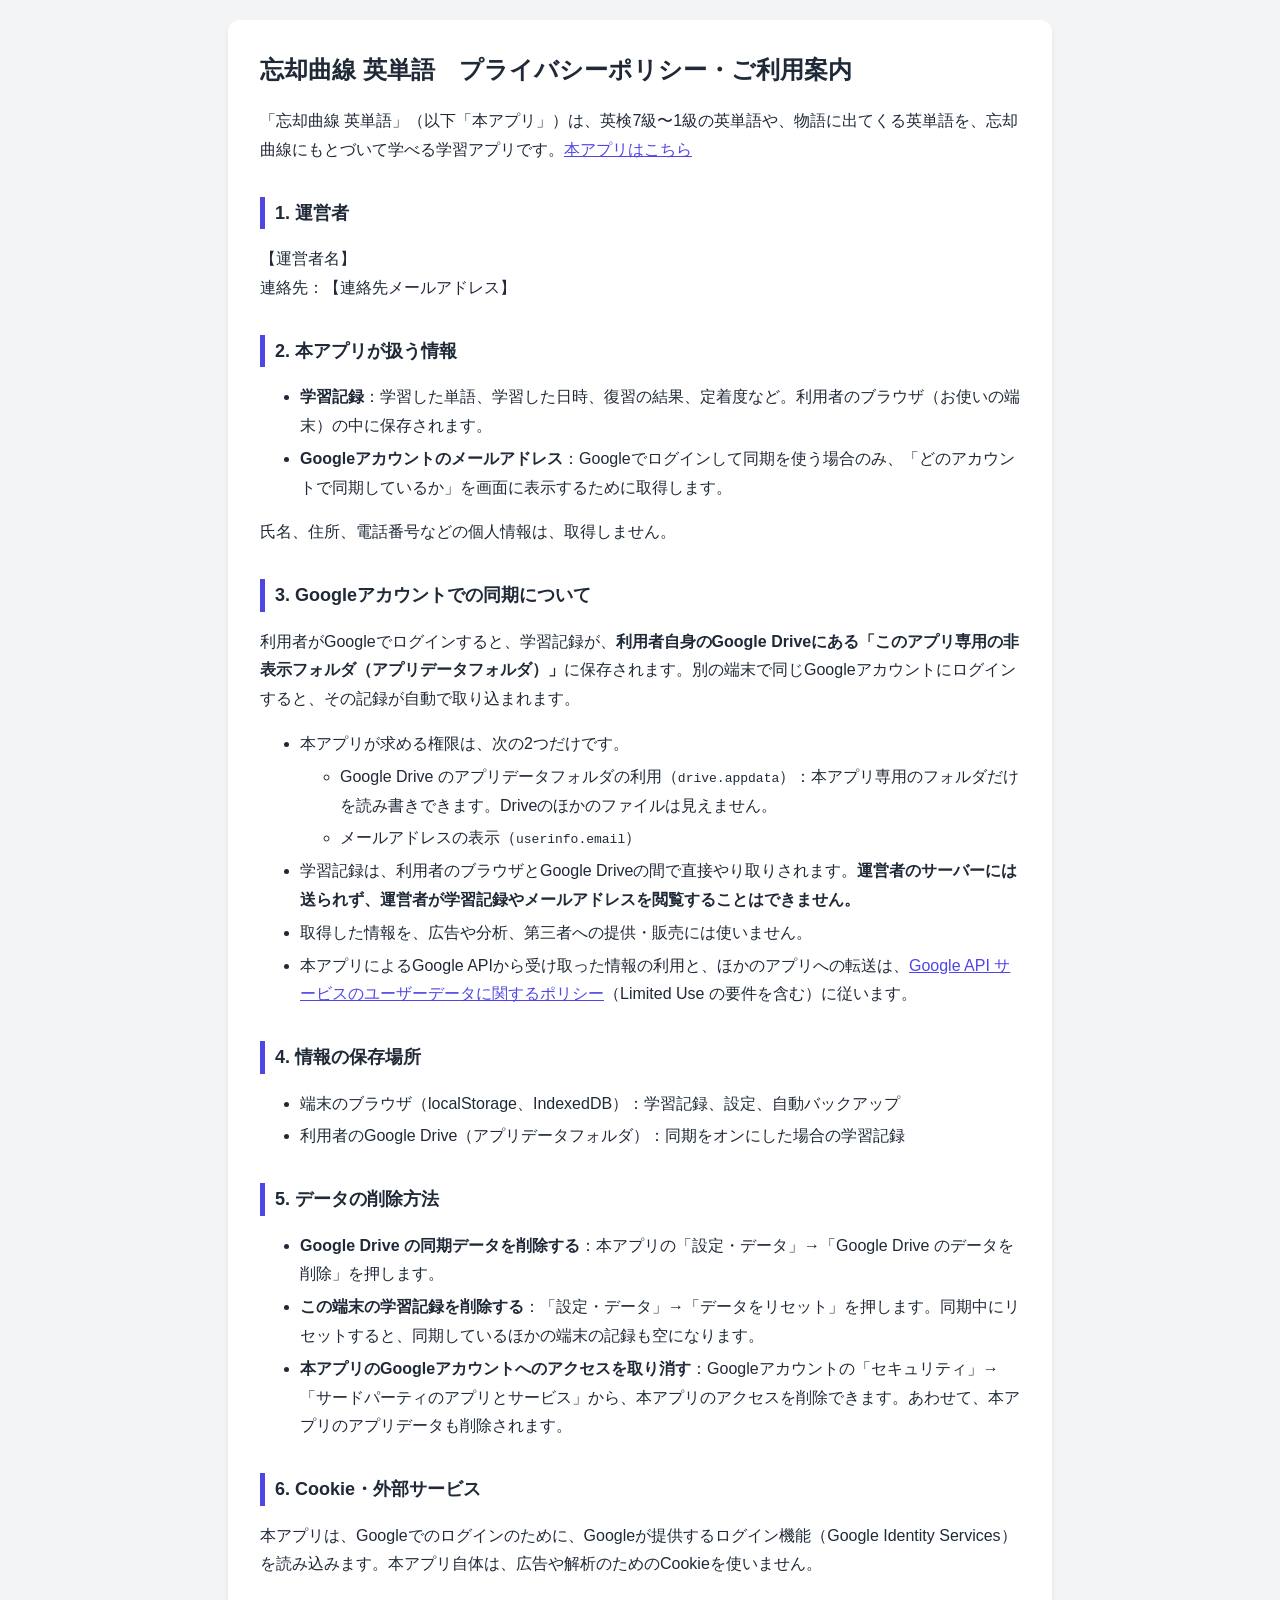
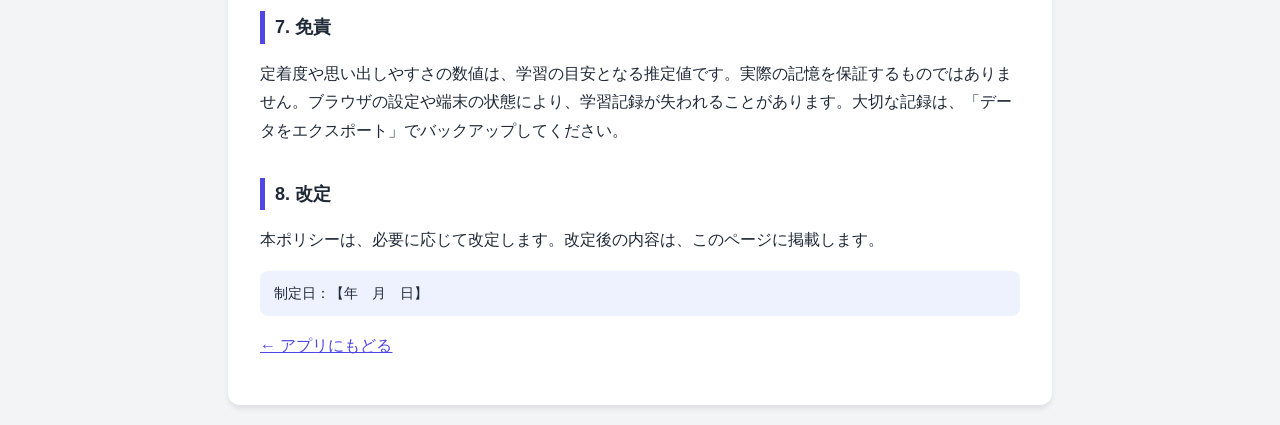
==== privacy.html @ cf8cf963 "Add files via upload" ====
<!DOCTYPE html>
<html lang="ja">
<head>
<meta charset="UTF-8">
<meta name="viewport" content="width=device-width, initial-scale=1.0">
<title>プライバシーポリシー・ご利用案内｜忘却曲線 英単語</title>
<!--
  このページは、公開用のひな形です。次の2か所の【　】を、運営者の情報に書き換えてください。
    ・【運営者名】　　・【連絡先メールアドレス】
  法律の専門家による確認はしていません。必要に応じて、ご自身で内容を確認・修正してください。
  Google Cloud コンソールの「ブランディング」には、このページのURL（例：https://ユーザー名.github.io/リポジトリ名/privacy.html）を、
  「アプリケーション プライバシー ポリシー リンク」として入力します。
-->
<style>
  body { font-family: 'Helvetica Neue', Arial, 'Hiragino Kaku Gothic ProN', Meiryo, sans-serif; background: #f3f4f6; margin: 0; padding: 20px; color: #1f2937; line-height: 1.8; }
  main { max-width: 760px; margin: 0 auto; background: #fff; padding: 28px 32px; border-radius: 12px; box-shadow: 0 4px 6px -1px rgba(0,0,0,.1); }
  h1 { font-size: 24px; margin-top: 0; }
  h2 { font-size: 18px; border-left: 5px solid #4f46e5; padding-left: 10px; margin-top: 32px; }
  li { margin: 4px 0; }
  .note { background: #eef2ff; border-radius: 8px; padding: 10px 14px; font-size: 14px; }
  a { color: #4f46e5; }
</style>
</head>
<body>
<main>
<h1>忘却曲線 英単語　プライバシーポリシー・ご利用案内</h1>
<p>「忘却曲線 英単語」（以下「本アプリ」）は、英検7級〜1級の英単語や、物語に出てくる英単語を、忘却曲線にもとづいて学べる学習アプリです。<a href="index.html">本アプリはこちら</a></p>

<h2>1. 運営者</h2>
<p>【運営者名】<br>連絡先：【連絡先メールアドレス】</p>

<h2>2. 本アプリが扱う情報</h2>
<ul>
  <li><b>学習記録</b>：学習した単語、学習した日時、復習の結果、定着度など。利用者のブラウザ（お使いの端末）の中に保存されます。</li>
  <li><b>Googleアカウントのメールアドレス</b>：Googleでログインして同期を使う場合のみ、「どのアカウントで同期しているか」を画面に表示するために取得します。</li>
</ul>
<p>氏名、住所、電話番号などの個人情報は、取得しません。</p>

<h2>3. Googleアカウントでの同期について</h2>
<p>利用者がGoogleでログインすると、学習記録が、<b>利用者自身のGoogle Driveにある「このアプリ専用の非表示フォルダ（アプリデータフォルダ）」</b>に保存されます。別の端末で同じGoogleアカウントにログインすると、その記録が自動で取り込まれます。</p>
<ul>
  <li>本アプリが求める権限は、次の2つだけです。
    <ul>
      <li>Google Drive のアプリデータフォルダの利用（<code>drive.appdata</code>）：本アプリ専用のフォルダだけを読み書きできます。Driveのほかのファイルは見えません。</li>
      <li>メールアドレスの表示（<code>userinfo.email</code>）</li>
    </ul>
  </li>
  <li>学習記録は、利用者のブラウザとGoogle Driveの間で直接やり取りされます。<b>運営者のサーバーには送られず、運営者が学習記録やメールアドレスを閲覧することはできません。</b></li>
  <li>取得した情報を、広告や分析、第三者への提供・販売には使いません。</li>
  <li>本アプリによるGoogle APIから受け取った情報の利用と、ほかのアプリへの転送は、<a href="https://developers.google.com/terms/api-services-user-data-policy" target="_blank" rel="noopener">Google API サービスのユーザーデータに関するポリシー</a>（Limited Use の要件を含む）に従います。</li>
</ul>

<h2>4. 情報の保存場所</h2>
<ul>
  <li>端末のブラウザ（localStorage、IndexedDB）：学習記録、設定、自動バックアップ</li>
  <li>利用者のGoogle Drive（アプリデータフォルダ）：同期をオンにした場合の学習記録</li>
</ul>

<h2>5. データの削除方法</h2>
<ul>
  <li><b>Google Drive の同期データを削除する</b>：本アプリの「設定・データ」→「Google Drive のデータを削除」を押します。</li>
  <li><b>この端末の学習記録を削除する</b>：「設定・データ」→「データをリセット」を押します。同期中にリセットすると、同期しているほかの端末の記録も空になります。</li>
  <li><b>本アプリのGoogleアカウントへのアクセスを取り消す</b>：Googleアカウントの「セキュリティ」→「サードパーティのアプリとサービス」から、本アプリのアクセスを削除できます。あわせて、本アプリのアプリデータも削除されます。</li>
</ul>

<h2>6. Cookie・外部サービス</h2>
<p>本アプリは、Googleでのログインのために、Googleが提供するログイン機能（Google Identity Services）を読み込みます。本アプリ自体は、広告や解析のためのCookieを使いません。</p>

<h2>7. 免責</h2>
<p>定着度や思い出しやすさの数値は、学習の目安となる推定値です。実際の記憶を保証するものではありません。ブラウザの設定や端末の状態により、学習記録が失われることがあります。大切な記録は、「データをエクスポート」でバックアップしてください。</p>

<h2>8. 改定</h2>
<p>本ポリシーは、必要に応じて改定します。改定後の内容は、このページに掲載します。</p>

<p class="note">制定日：【年　月　日】</p>
<p><a href="index.html">← アプリにもどる</a></p>
</main>
</body>
</html>
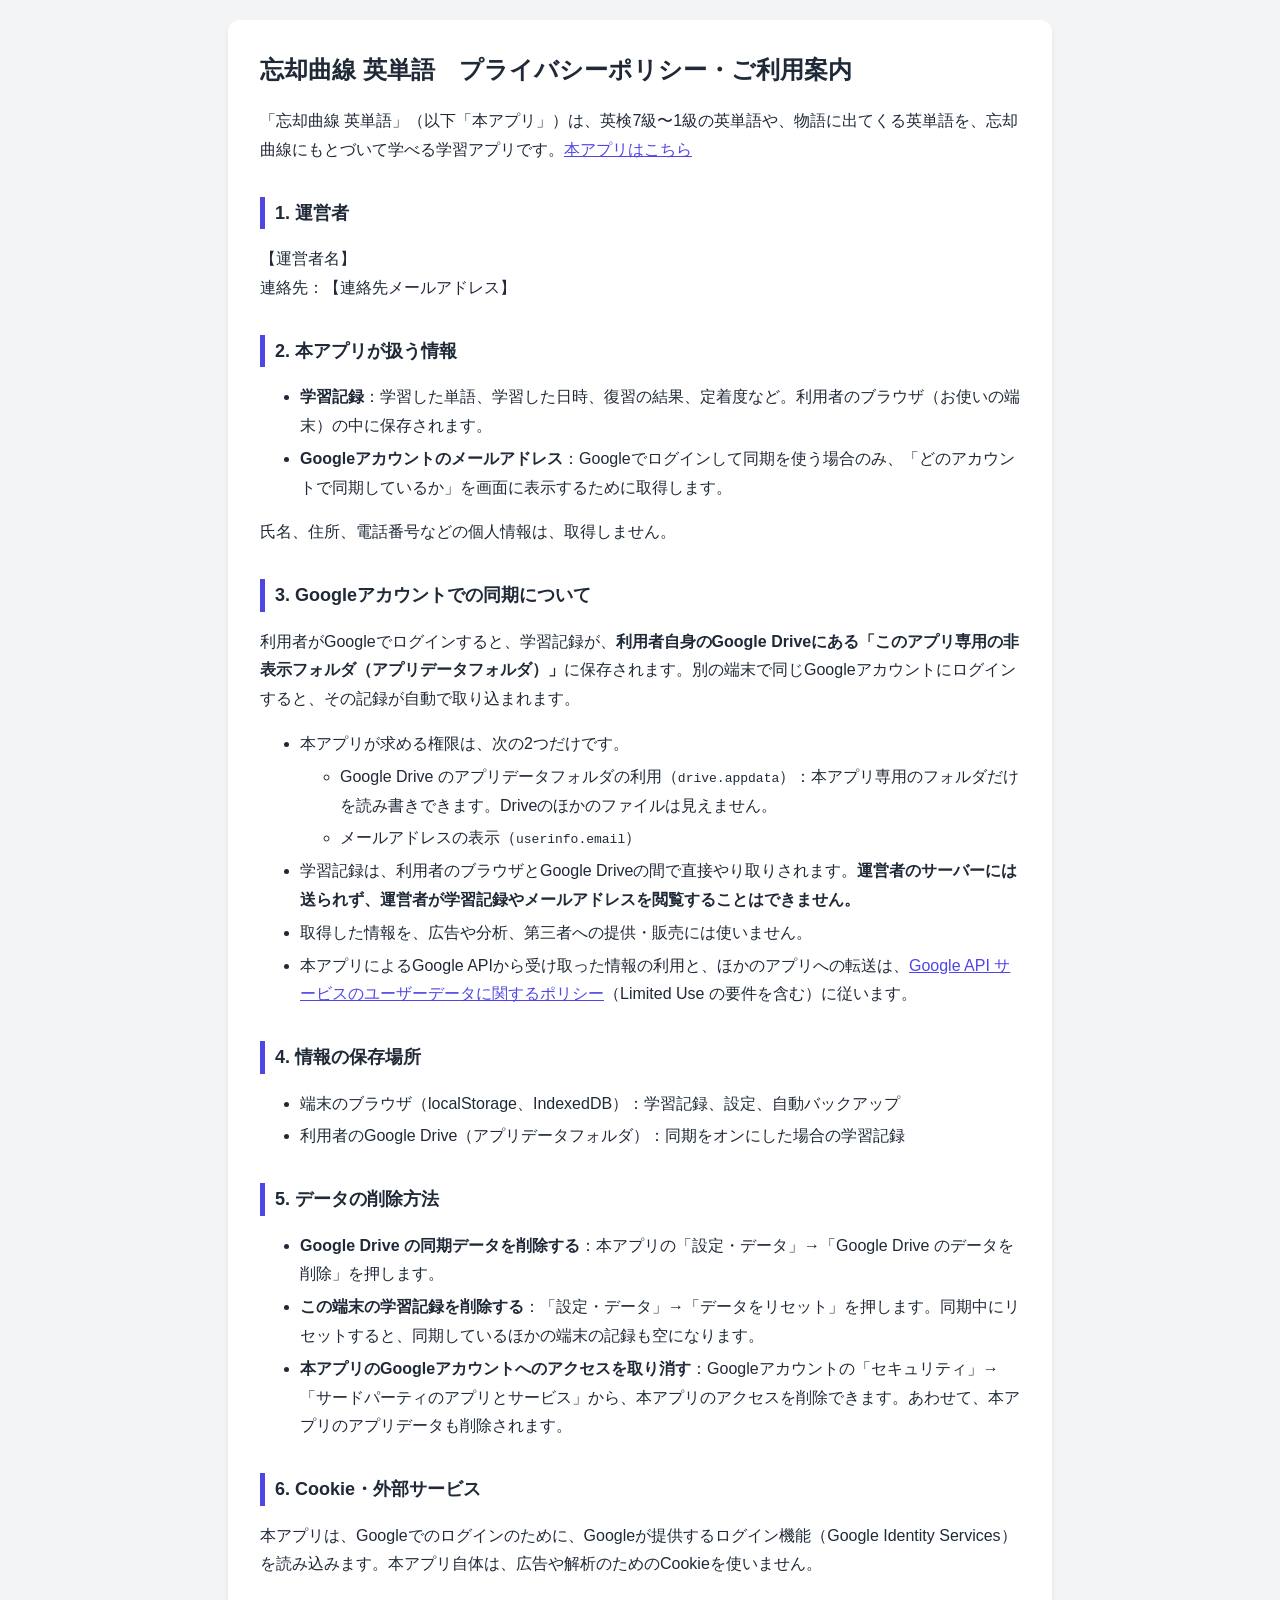
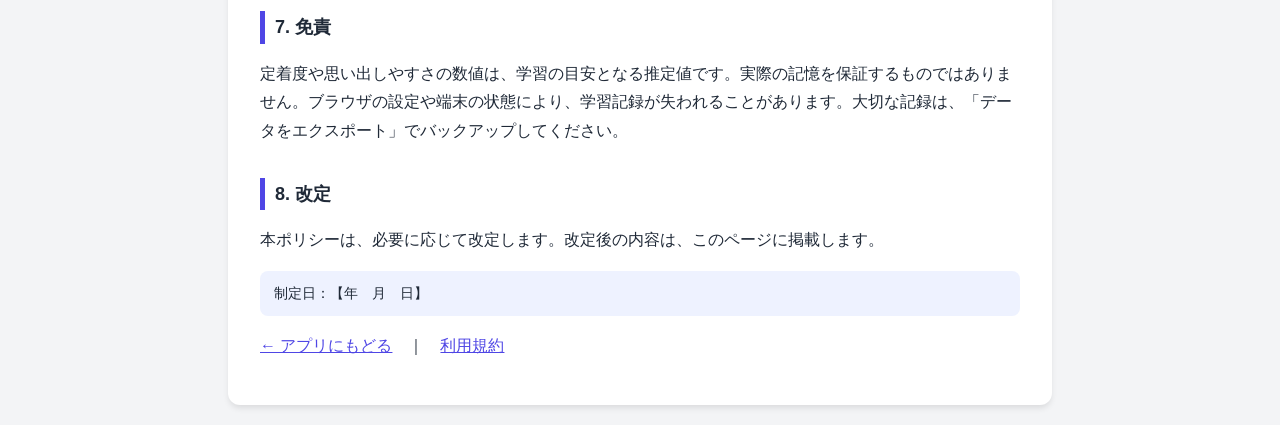
==== commit 160081e8: "Add files via upload" ====
--- a/privacy.html
+++ b/privacy.html
@@ -73,7 +73,7 @@
 <p>本ポリシーは、必要に応じて改定します。改定後の内容は、このページに掲載します。</p>
 
 <p class="note">制定日：【年　月　日】</p>
-<p><a href="index.html">← アプリにもどる</a></p>
+<p><a href="index.html">← アプリにもどる</a>　｜　<a href="terms.html">利用規約</a></p>
 </main>
 </body>
 </html>
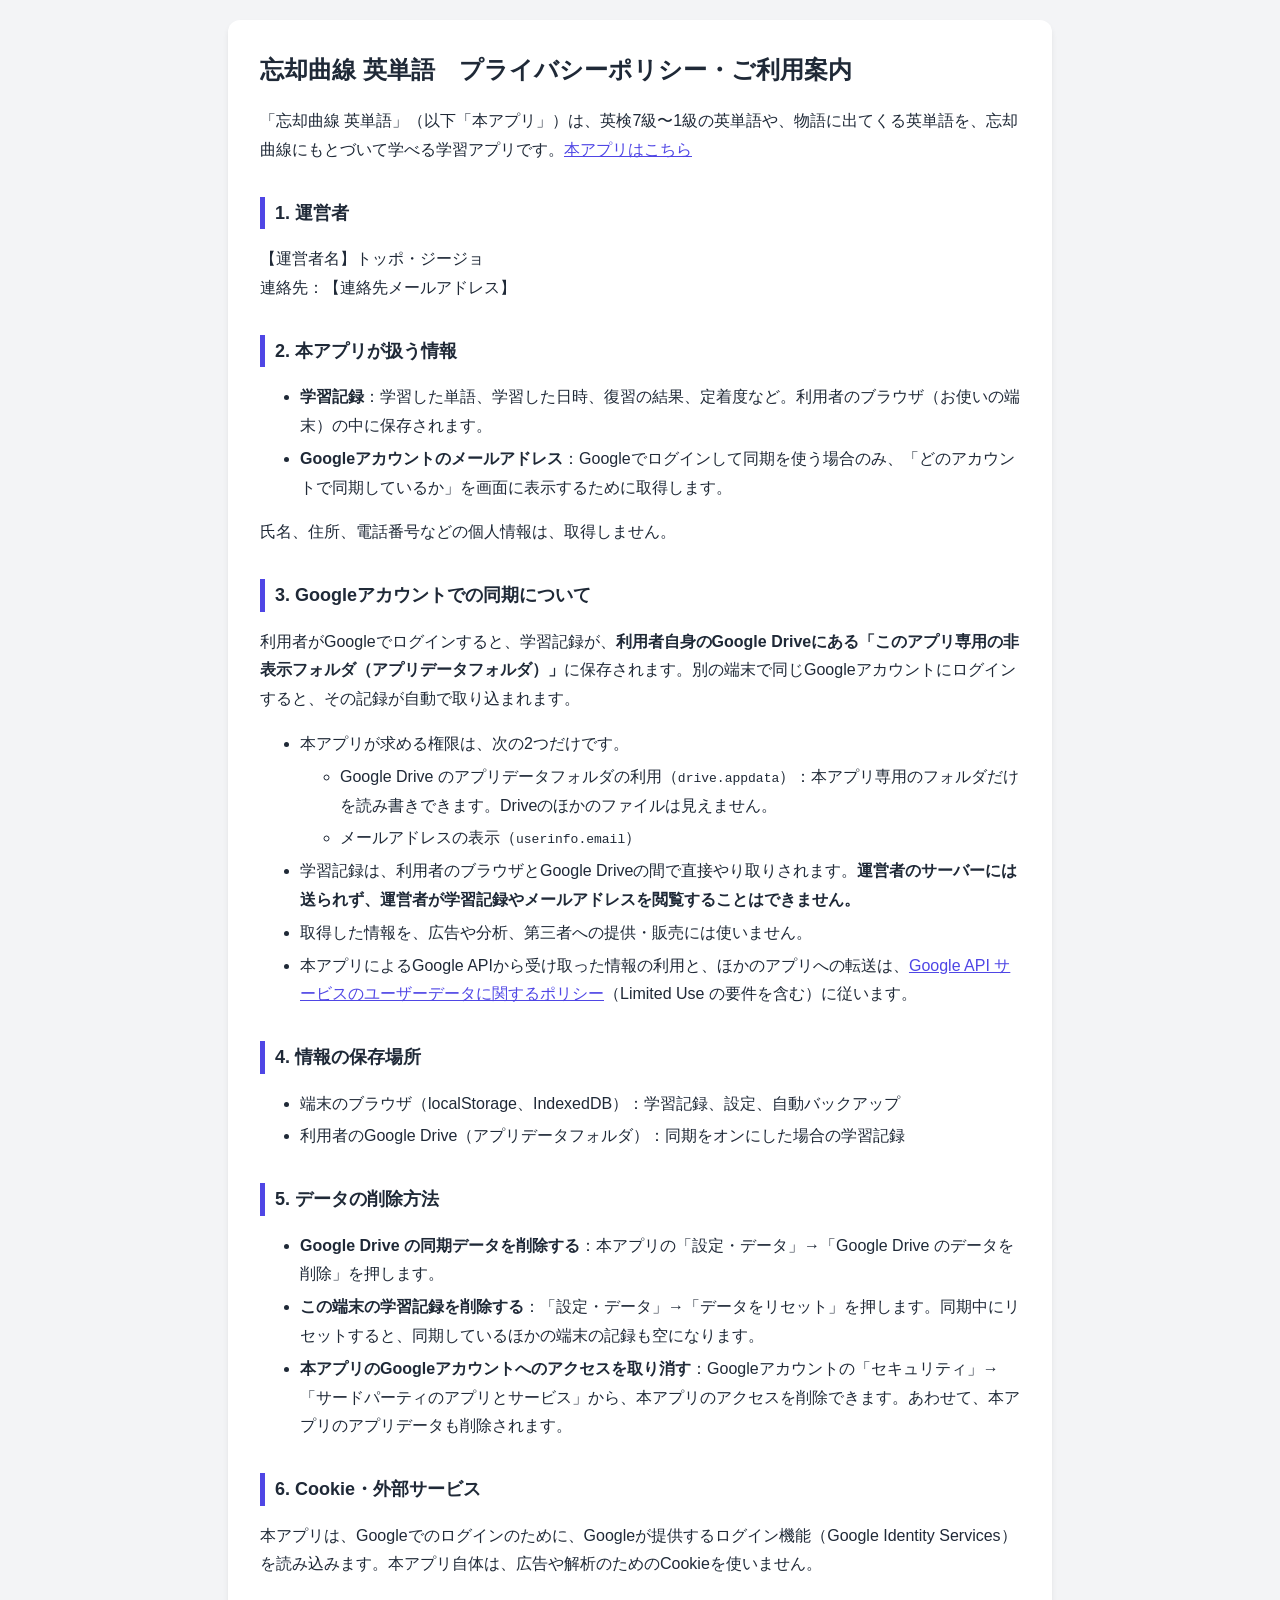
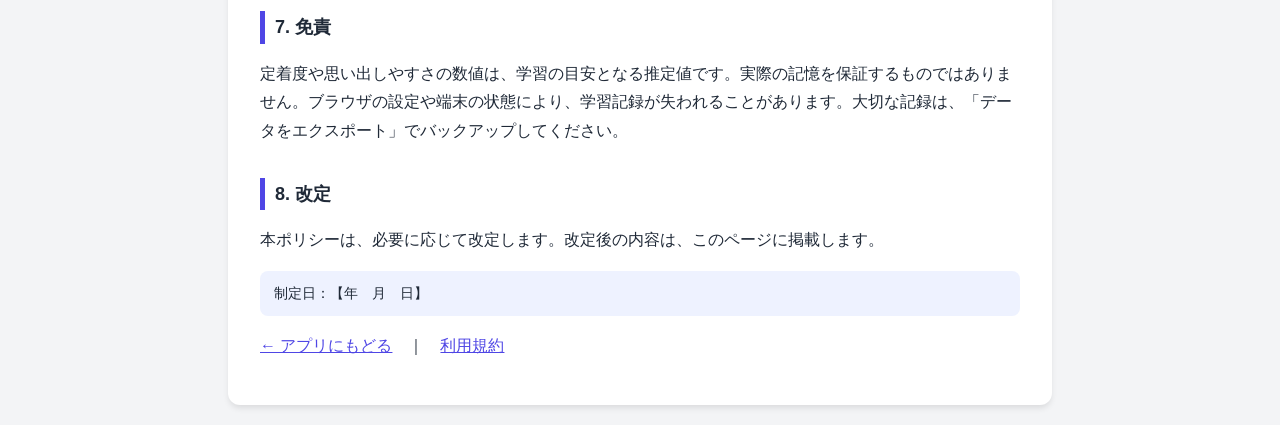
==== commit b544a3b3: "Update privacy.html" ====
--- a/privacy.html
+++ b/privacy.html
@@ -27,7 +27,7 @@
 <p>「忘却曲線 英単語」（以下「本アプリ」）は、英検7級〜1級の英単語や、物語に出てくる英単語を、忘却曲線にもとづいて学べる学習アプリです。<a href="index.html">本アプリはこちら</a></p>
 
 <h2>1. 運営者</h2>
-<p>【運営者名】<br>連絡先：【連絡先メールアドレス】</p>
+<p>【運営者名】トッポ・ジージョ<br>連絡先：【連絡先メールアドレス】</p>
 
 <h2>2. 本アプリが扱う情報</h2>
 <ul>
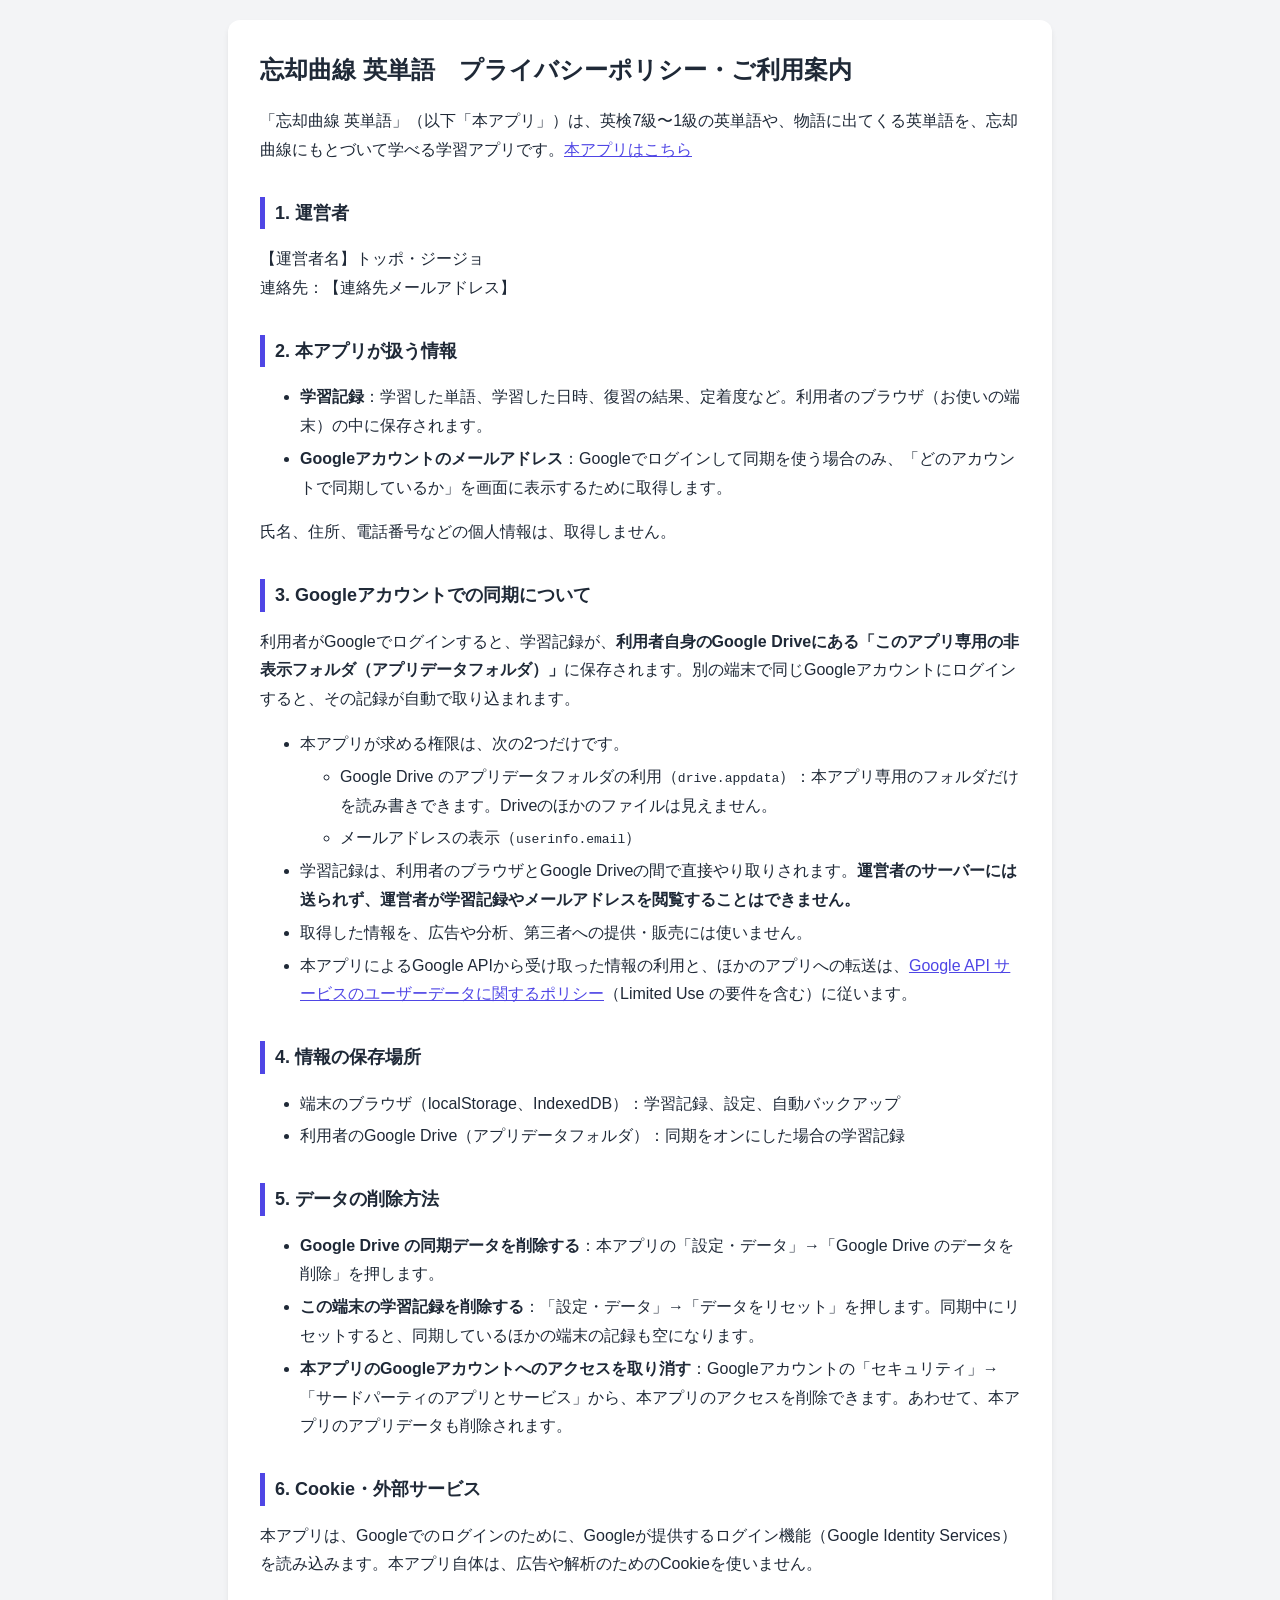
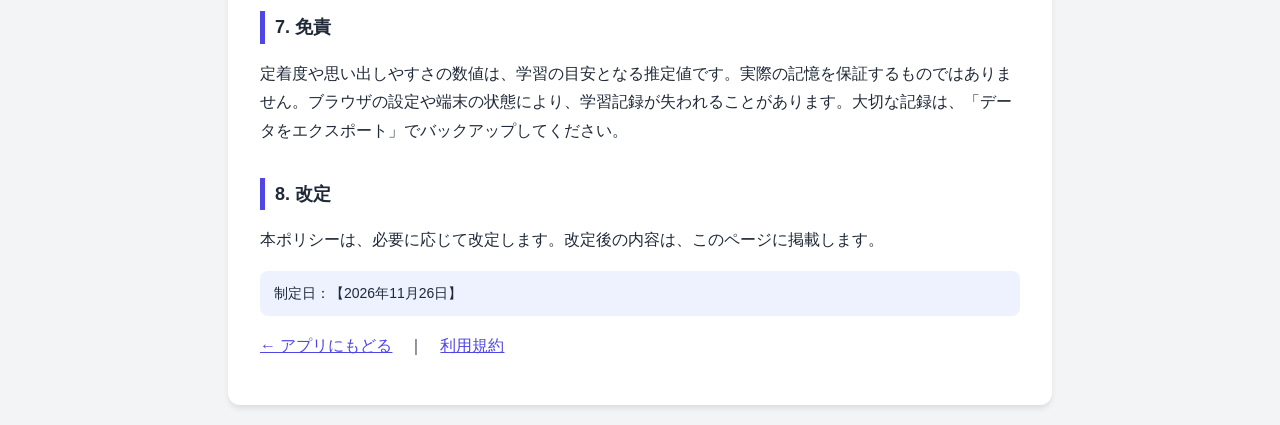
==== commit 98ea33f3: "Update privacy.html" ====
--- a/privacy.html
+++ b/privacy.html
@@ -72,7 +72,7 @@
 <h2>8. 改定</h2>
 <p>本ポリシーは、必要に応じて改定します。改定後の内容は、このページに掲載します。</p>
 
-<p class="note">制定日：【年　月　日】</p>
+<p class="note">制定日：【2026年11月26日】</p>
 <p><a href="index.html">← アプリにもどる</a>　｜　<a href="terms.html">利用規約</a></p>
 </main>
 </body>
